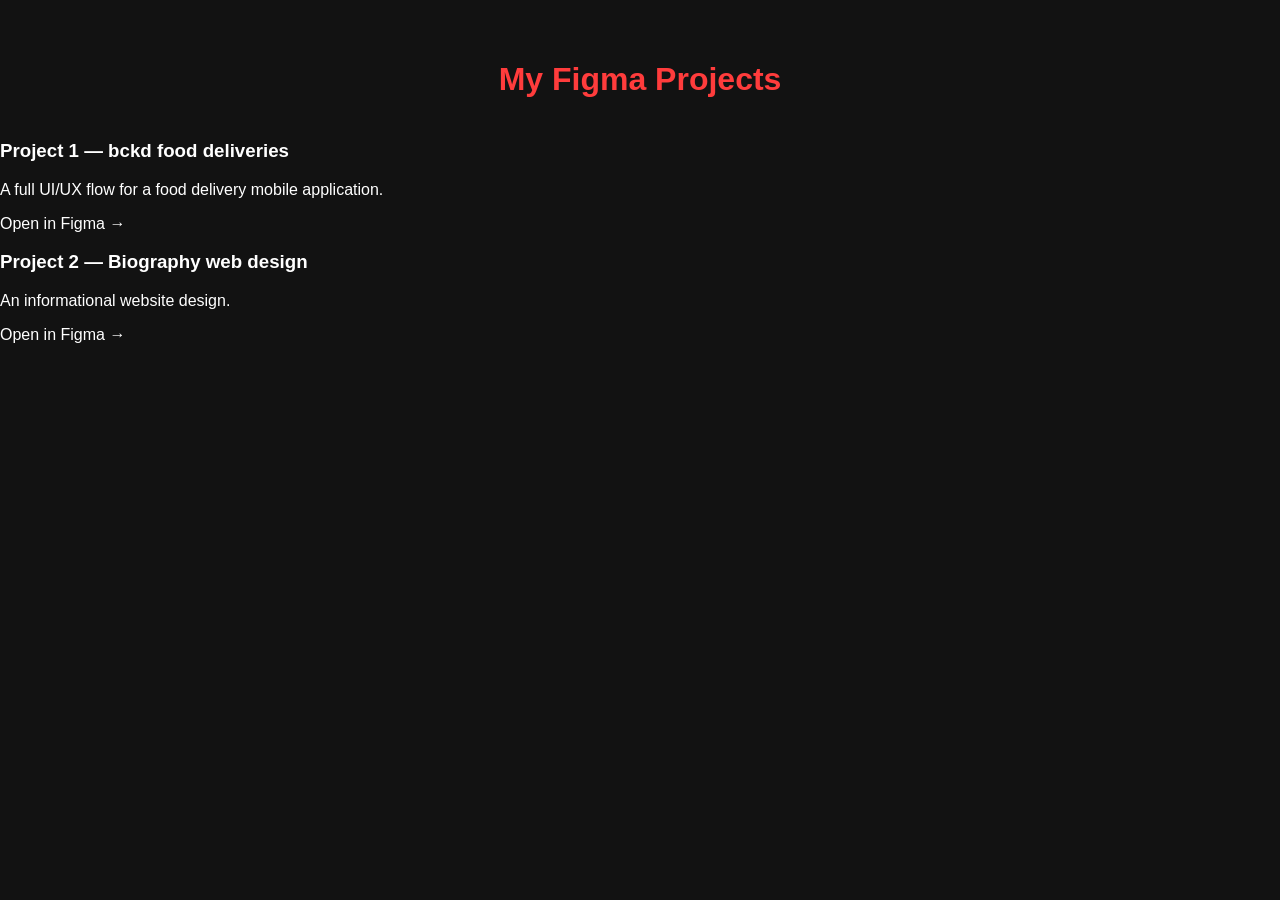
==== figmawork.html @ e9afb3eb "Create figmawork.html" ====
<!DOCTYPE html>
<html>
<head>
  <meta charset="UTF-8"/>
  <title>Figma Work - Bilal Oke</title>
  <link href="css/portfolio.css" rel="stylesheet"/>
</head>
<body>
  <div class="whole">
    <h1 style="text-align:center; color:#ff3c3c; padding:40px 0 20px;">My Figma Projects</h1>
    <div class="figma-links-page">

      <div class="figma-item">
        <h3>Project 1 — bckd food deliveries</h3>
        <p>A full UI/UX flow for a food delivery mobile application.</p>
        <a href="https://www.figma.com/proto/EFDf809RVJ0E6Ha2XZygl9/bckd-food-deliveries?page-id=0%3A1&node-id=44-42&p=f&viewport=858%2C117%2C1.18&t=sxg2ymC4QBn9xpHA-1&scaling=scale-down&content-scaling=fixed&starting-point-node-id=41%3A3&show-proto-sidebar=1" target="_blank">Open in Figma →</a>
      </div>

      <div class="figma-item">
        <h3>Project 2 — Biography web design</h3>
        <p>An informational website design.</p>
        <a href="https://www.figma.com/proto/yGve6b52QbuKk27n32RsOC/Biography-web-design?node-id=0-1&t=QokucTdpMsdN8oLP-1" target="_blank">Open in Figma →</a>
      </div>
    </div>
  </div>
</body>
</html>
---- css/portfolio.css ----
body {
  overflow-x: hidden;
  font-family: 'Segoe UI', sans-serif;
  color: #fff;
  background-color: #121212;
  align-items: center;
  justify-content: center;
  margin: 0;
  padding: 0;
}
.whole {
  background-color: #121212;
  margin: 0;
  padding: 0;
  width: 100%;
  box-sizing: border-box;
}

.tippytop{
  padding-top:14px ;
  padding-bottom:8px ;
  display:flex;
  background-color: #1a1a1a;
  margin: auto;
  text-align: center;
  justify-content: center;
  position: sticky;
  top:0;
  z-index: 1000;
}
.aboutbut{
  font-size:20px;
  padding:6px;
  text-decoration: underline;
  color:#ff3c3c;
}
.aboutbut:hover{
  cursor: grab;
  box-shadow: 0 0 20px rgba(0, 0, 0, 0.1);
}
.skillsbut{
  font-size:20px;
  padding:6px;
  text-decoration: underline;
  margin-left:40px;
  color:#ff3c3c;
}
.skillsbut:hover{
  cursor: grab;
  box-shadow: 0 0 20px rgba(0, 0, 0, 0.1);
}
.mywork{
  font-size:20px;
  padding:4px;
  margin-left:40px;
  text-decoration: underline;
  color:#ff3c3c;
}
.mywork:hover{
  cursor: grab;
  box-shadow: 0 0 20px rgba(0, 0, 0, 0.1);
}
.projectover{
  font-size:20px;
  padding:4px;
  text-decoration: underline;
  margin-left:40px;
  color:#ff3c3c;
}
.projectover:hover{
  cursor: grab;
  box-shadow: 0 0 20px rgba(0, 0, 0, 0.1);
}
.cont{
  text-align: center;
  justify-content: center;
}
.cont a {
  text-decoration: none;
  color: #f0f0f0;
  font-weight: 500;
  transition: color 0.3s ease;
}

.cont a:hover {
  color: #ffd700;
}

a {
  text-decoration: none;
  color: inherit;
}

.top {
  background-color: #1a1a1a;
  text-align: center;
  padding: 12px 40px 30px 30px;
}

.top-img {
  width: 150px;
  border-radius: 50%;
  box-shadow: 0 0 20px black ;
}

.name {
  font-size: 40px;
  margin: 10px 0;
  color: #ff3c3c;
}

.top h2 {
  font-size: 24px;
  margin-bottom: 10px;
}

.about {
  display: flex;
  flex-wrap: wrap;
  padding: 40px 20px;
  background-color: #181818;
}

.about-img {
  width: 200px;
  border-radius: 10px;
  margin-right: 20px;
}

.about-body {
  flex: 1;
}

.about-body ul {
  list-style: none;
  padding: 0;
}

.about-body li {
  margin: 8px 0;
}

.skills {
  padding: 40px 20px;
  background-color: #1f1f1f;
}

.skill-bars {
  margin-top: 20px;
}

.skill {
  margin-bottom: 15px;
}

.skill span {
  display: block;
  margin-bottom: 5px;
}

.myfigma{
  background-color: #1a1a1a;
  text-align: center;
  padding: 60px 20px;

}

.myfigma h2{
    margin-bottom:40px;
}

.all{
    display:flex;
    width:100%;
    height:600px;
    margin:auto;
}

.first{
     width:20%;
     margin-right:15px;
}

.first img{
    width:200px;
}

.second {
    width:17%;
    margin-right:0;
}

.second img{
   width:200px;
}

.third {
    width: 20%;
}

.third img{
    width:100px;
}

.fourth{
  width:100%;
}

.fourth img{
    width:100%;
}

.bar {
  background-color: #333;
  height: 10px;
  border-radius: 5px;
  overflow: hidden;
}

.bar div {
  height: 100%;
  background-color: #ff3c3c;
}

.status {
 display: flex;
  justify-content: space-around;
  padding: 40px 20px;
  background-color: #141414;
  text-align: center;
}
.stats{
  background-color:#1a1a1a;
  width:150px;
  height:150px;
  padding: 3px 3px 7px 3px;
}
.stats:hover{
  transform: translateY(-4px);
  box-shadow: 0 2px 4px 2px rgb(170, 167, 167);
}
.stats h3 {
 font-size: 32px;
  color: #ff3c3c;
}

.stats p {
  margin-top: 5px;
}


@media (max-width: 720px){
  body{overflow-x: hidden;}
   .about-img {
  width: 200px;
  border-radius: 10px;
  margin-right: 20px;
  height:300px;
}
  .all {
    flex-direction: column;
    height: auto;
    align-items: center;
  }

  .first,
  .second,
  .third,
  .fourth {
    width: 100%;
    margin-right: 0;
    margin-bottom: 20px;
    text-align: center;
  }

  .first img,
  .second img {
    width: 100%;
    max-width: 300px;
  }

  .third img,
  .fourth img {
    width: 100%;
    max-width: 100%;
  }
  .tippytop {
    position: sticky;
    top: 0;
    z-index: 1000;
  }
  .aboutbut{
  font-size:15px;
  padding:6px;
  text-decoration: underline;
  color:#ff3c3c;
  white-space: nowrap;
}
.skillsbut{
  font-size:15px;
  padding:6px;
  text-decoration: underline;
  color:#ff3c3c;
  white-space: nowrap;
   margin-left:20px;
}
.mywork{
  font-size:15px;
  padding:6px;
  text-decoration: underline;
  color:#ff3c3c;
  white-space: nowrap;
  margin-left:20px;
}
.projectover{
  font-size:15px;
  padding:6px;
  text-decoration: underline;
  color:#ff3c3c;
  white-space: nowrap;
  margin-left:20px;
}

}

  @media (max-width: 480px) {
    body{overflow-x: hidden;}
  .about {
    flex-direction: column;
    align-items: center;
    text-align: center;
  }
    .tippytop {
    position: sticky;
    top: 0;
    z-index: 1000;
  }
 
  .about-img {
    width: 160px;
    height: auto;
  }
 
  .about-body {
    text-align: left;
  }
 
  .all {
    flex-direction: column;
    align-items: center;
  }
 
  .first, .second, .third, .fourth {
    width: 100%;
    max-width: 340px;
  }
 
  .first img, .second img, .third img {
    max-width: 100%;
  }
 
  .cont a {
    display: block;
    margin: 6px 0;
  }
}
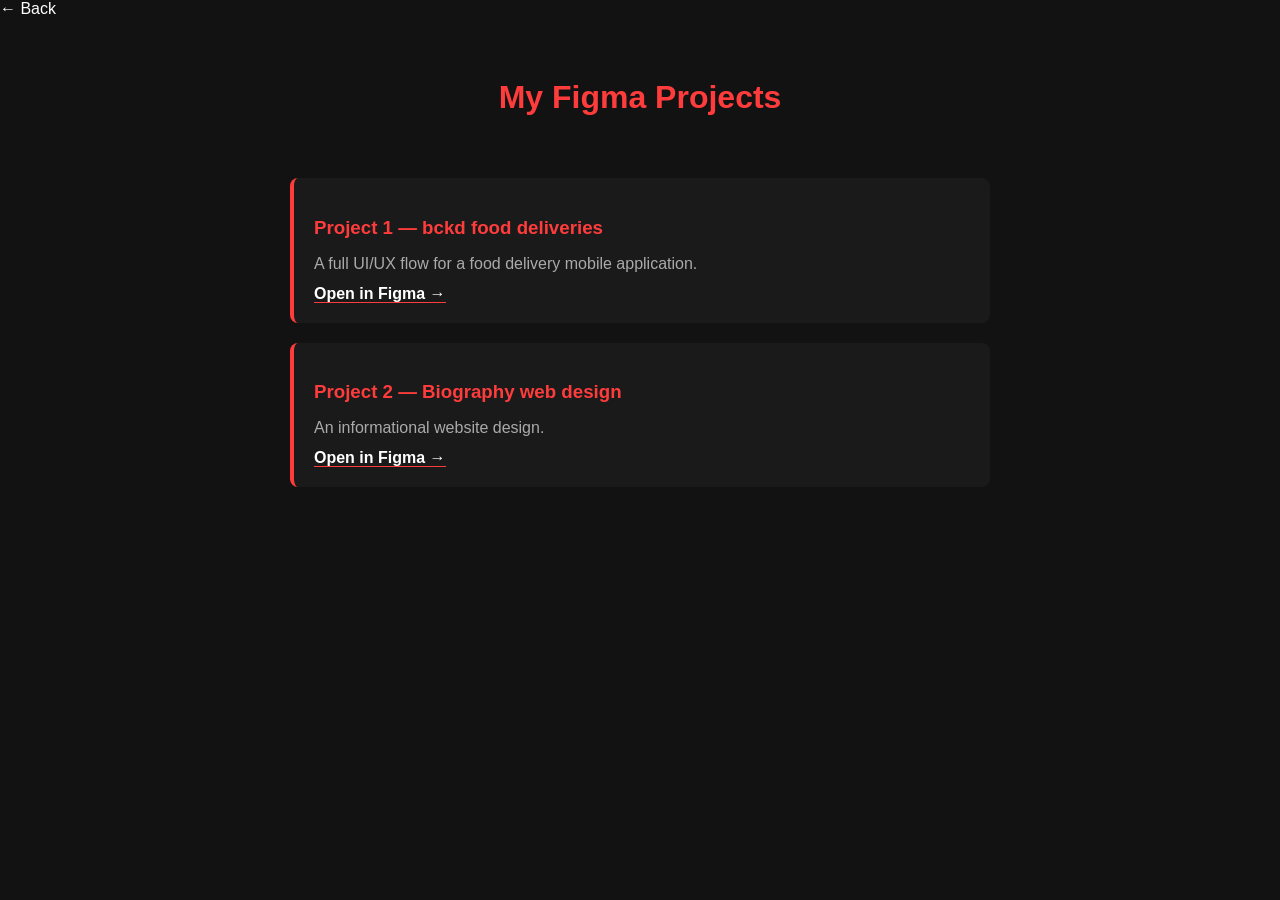
==== commit a2339c39: "Update figmawork.html" ====
--- a/figmawork.html
+++ b/figmawork.html
@@ -7,6 +7,7 @@
 </head>
 <body>
   <div class="whole">
+    <a href="index.html" class="back-arrow">← Back</a>
     <h1 style="text-align:center; color:#ff3c3c; padding:40px 0 20px;">My Figma Projects</h1>
     <div class="figma-links-page">
 
--- a/css/portfolio.css
+++ b/css/portfolio.css
@@ -74,6 +74,7 @@
 .cont{
   text-align: center;
   justify-content: center;
+  padding-bottom:20px;
 }
 .cont a {
   text-decoration: none;
@@ -86,6 +87,43 @@
   color: #ffd700;
 }
 
+.webdev-grid {
+  display: flex;
+  gap: 20px;
+  justify-content: center;
+  margin-top: 20px;
+}
+
+.webdev-card {
+  display: flex;
+  flex-direction: column;
+  align-items: center;
+  gap: 10px;
+  width: 45%;
+}
+
+.webdev-card img {
+  width: 100%;
+  border-radius: 8px;
+  border: 2px solid #333;
+  transition: border-color 0.3s ease;
+}
+
+.webdev-card img:hover {
+  border-color: #ff3c3c;
+}
+
+.webdev-card a {
+  color: #f0f0f0;
+  font-weight: 500;
+  text-decoration: none;
+  transition: color 0.3s ease;
+}
+
+.webdev-card a:hover {
+  color: #ffd700;
+}
+
 a {
   text-decoration: none;
   color: inherit;
@@ -99,8 +137,11 @@
 
 .top-img {
   width: 150px;
+  height: 150px;     
   border-radius: 50%;
-  box-shadow: 0 0 20px black ;
+  box-shadow: 0 0 20px black;
+  object-fit: cover;    
+  object-position: center; 
 }
 
 .name {
@@ -169,45 +210,27 @@
     margin-bottom:40px;
 }
 
-.all{
-    display:flex;
-    width:100%;
-    height:600px;
-    margin:auto;
-}
-
-.first{
-     width:20%;
-     margin-right:15px;
-}
-
-.first img{
-    width:200px;
-}
-
-.second {
-    width:17%;
-    margin-right:0;
-}
-
-.second img{
-   width:200px;
-}
-
-.third {
-    width: 20%;
-}
-
-.third img{
-    width:100px;
-}
-
-.fourth{
-  width:100%;
-}
-
-.fourth img{
-    width:100%;
+.all {
+  display: flex;
+  gap: 20px;
+  justify-content: center;
+  width: 100%;
+  margin: auto;
+}
+
+.figma-card {
+  width: 30%;
+}
+
+.figma-card img {
+  width: 100%;
+  border-radius: 8px;
+  border: 2px solid #333;
+  transition: border-color 0.3s ease;
+}
+
+.figma-card img:hover {
+  border-color: #ff3c3c;
 }
 
 .bar {
@@ -246,6 +269,59 @@
 
 .stats p {
   margin-top: 5px;
+}
+
+.figma-links-page {
+  max-width: 700px;
+  margin: 0 auto;
+  padding: 20px;
+}
+
+.figma-item {
+  background-color: #1a1a1a;
+  border-radius: 8px;
+  padding: 20px;
+  margin-bottom: 20px;
+  border-left: 4px solid #ff3c3c;
+}
+
+.figma-item h3 {
+  color: #ff3c3c;
+  margin-bottom: 8px;
+}
+
+.figma-item p {
+  color: #aaa;
+  margin-bottom: 12px;
+}
+
+.figma-item a {
+  color: #fff;
+  font-weight: 600;
+  text-decoration: none;
+  border-bottom: 1px solid #ff3c3c;
+  transition: color 0.3s ease;
+}
+
+.figma-item a:hover {
+  color: #ff3c3c;
+}
+.figma-link {
+  display: inline-block;
+  margin-top: 30px;
+  color: #ff3c3c;
+  font-size: 16px;
+  font-weight: 600;
+  text-decoration: none;
+  border: 1px solid #ff3c3c;
+  padding: 8px 20px;
+  border-radius: 4px;
+  transition: background-color 0.3s ease, color 0.3s ease;
+}
+
+.figma-link:hover {
+  background-color: #ff3c3c;
+  color: #fff;
 }
 
 
@@ -259,31 +335,21 @@
 }
   .all {
     flex-direction: column;
-    height: auto;
     align-items: center;
   }
 
-  .first,
-  .second,
-  .third,
-  .fourth {
-    width: 100%;
-    margin-right: 0;
-    margin-bottom: 20px;
-    text-align: center;
-  }
-
-  .first img,
-  .second img {
-    width: 100%;
-    max-width: 300px;
-  }
-
-  .third img,
-  .fourth img {
-    width: 100%;
-    max-width: 100%;
-  }
+  .figma-card {
+    width: 90%;
+  }
+  .webdev-grid {
+    flex-direction: column;
+    align-items: center;
+  }
+
+  .webdev-card {
+    width: 90%;
+  }
+
   .tippytop {
     position: sticky;
     top: 0;
@@ -345,19 +411,7 @@
     text-align: left;
   }
  
-  .all {
-    flex-direction: column;
-    align-items: center;
-  }
- 
-  .first, .second, .third, .fourth {
-    width: 100%;
-    max-width: 340px;
-  }
- 
-  .first img, .second img, .third img {
-    max-width: 100%;
-  }
+
  
   .cont a {
     display: block;
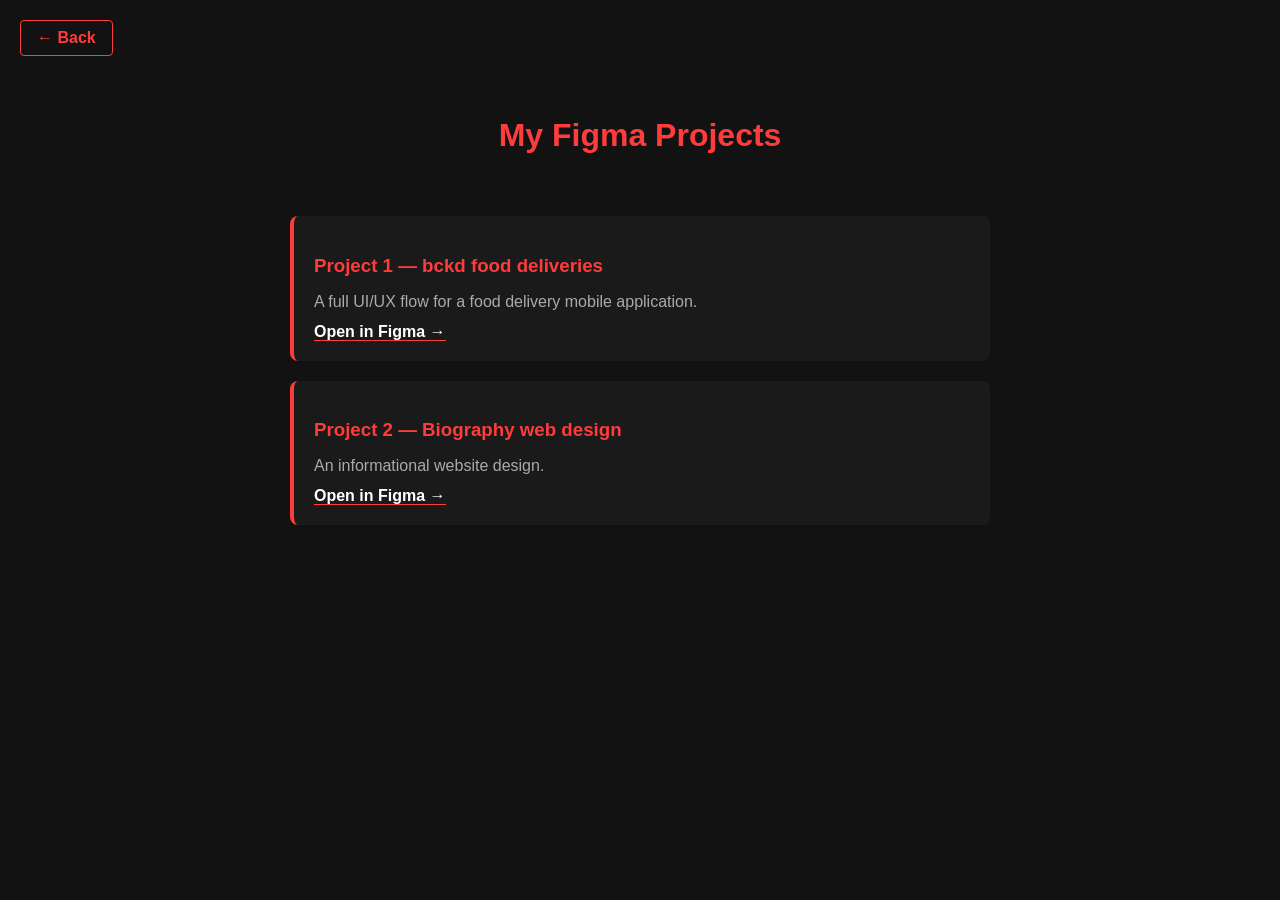
==== commit 366f8961: "Update figmawork.html" ====
--- a/figmawork.html
+++ b/figmawork.html
@@ -14,7 +14,7 @@
       <div class="figma-item">
         <h3>Project 1 — bckd food deliveries</h3>
         <p>A full UI/UX flow for a food delivery mobile application.</p>
-        <a href="https://www.figma.com/proto/EFDf809RVJ0E6Ha2XZygl9/bckd-food-deliveries?page-id=0%3A1&node-id=44-42&p=f&viewport=858%2C117%2C1.18&t=sxg2ymC4QBn9xpHA-1&scaling=scale-down&content-scaling=fixed&starting-point-node-id=41%3A3&show-proto-sidebar=1" target="_blank">Open in Figma →</a>
+        <a href="https://www.figma.com/proto/EFDf809RVJ0E6Ha2XZygl9/bckd-food-deliveries?node-id=44-42&p=f&viewport=-318%2C498%2C0.11&t=BM1z8UaFJ44fGmVn-1&scaling=scale-down&content-scaling=fixed&starting-point-node-id=41%3A3&show-proto-sidebar=1&page-id=0%3A1" target="_blank">Open in Figma →</a>
       </div>
 
       <div class="figma-item">
--- a/css/portfolio.css
+++ b/css/portfolio.css
@@ -74,7 +74,7 @@
 .cont{
   text-align: center;
   justify-content: center;
-  padding-bottom:20px;
+  margin-bottom:80px;
 }
 .cont a {
   text-decoration: none;
@@ -158,7 +158,7 @@
 .about {
   display: flex;
   flex-wrap: wrap;
-  padding: 40px 20px;
+  padding: 40px 40px;
   background-color: #181818;
 }
 
@@ -182,7 +182,7 @@
 }
 
 .skills {
-  padding: 40px 20px;
+  padding: 40px 40px;
   background-color: #1f1f1f;
 }
 
@@ -256,7 +256,7 @@
   background-color:#1a1a1a;
   width:150px;
   height:150px;
-  padding: 3px 3px 7px 3px;
+  padding: 3px 3px 12px 3px;
 }
 .stats:hover{
   transform: translateY(-4px);
@@ -320,6 +320,24 @@
 }
 
 .figma-link:hover {
+  background-color: #ff3c3c;
+  color: #fff;
+}
+
+.back-arrow {
+  display: inline-block;
+  margin: 20px 0 0 20px;
+  color: #ff3c3c;
+  font-size: 16px;
+  font-weight: 600;
+  text-decoration: none;
+  border: 1px solid #ff3c3c;
+  padding: 8px 16px;
+  border-radius: 4px;
+  transition: background-color 0.3s ease, color 0.3s ease;
+}
+
+.back-arrow:hover {
   background-color: #ff3c3c;
   color: #fff;
 }
@@ -332,6 +350,7 @@
   border-radius: 10px;
   margin-right: 20px;
   height:300px;
+  padding: 40px 20px;
 }
   .all {
     flex-direction: column;
@@ -370,6 +389,9 @@
   white-space: nowrap;
    margin-left:20px;
 }
+  .skills{
+      padding: 40px 20px;
+    }
 .mywork{
   font-size:15px;
   padding:6px;
@@ -395,6 +417,7 @@
     flex-direction: column;
     align-items: center;
     text-align: center;
+    padding: 40px 20px;
   }
     .tippytop {
     position: sticky;
@@ -410,7 +433,10 @@
   .about-body {
     text-align: left;
   }
- 
+
+    .skills{
+      padding: 40px 20px;
+    }
 
  
   .cont a {
